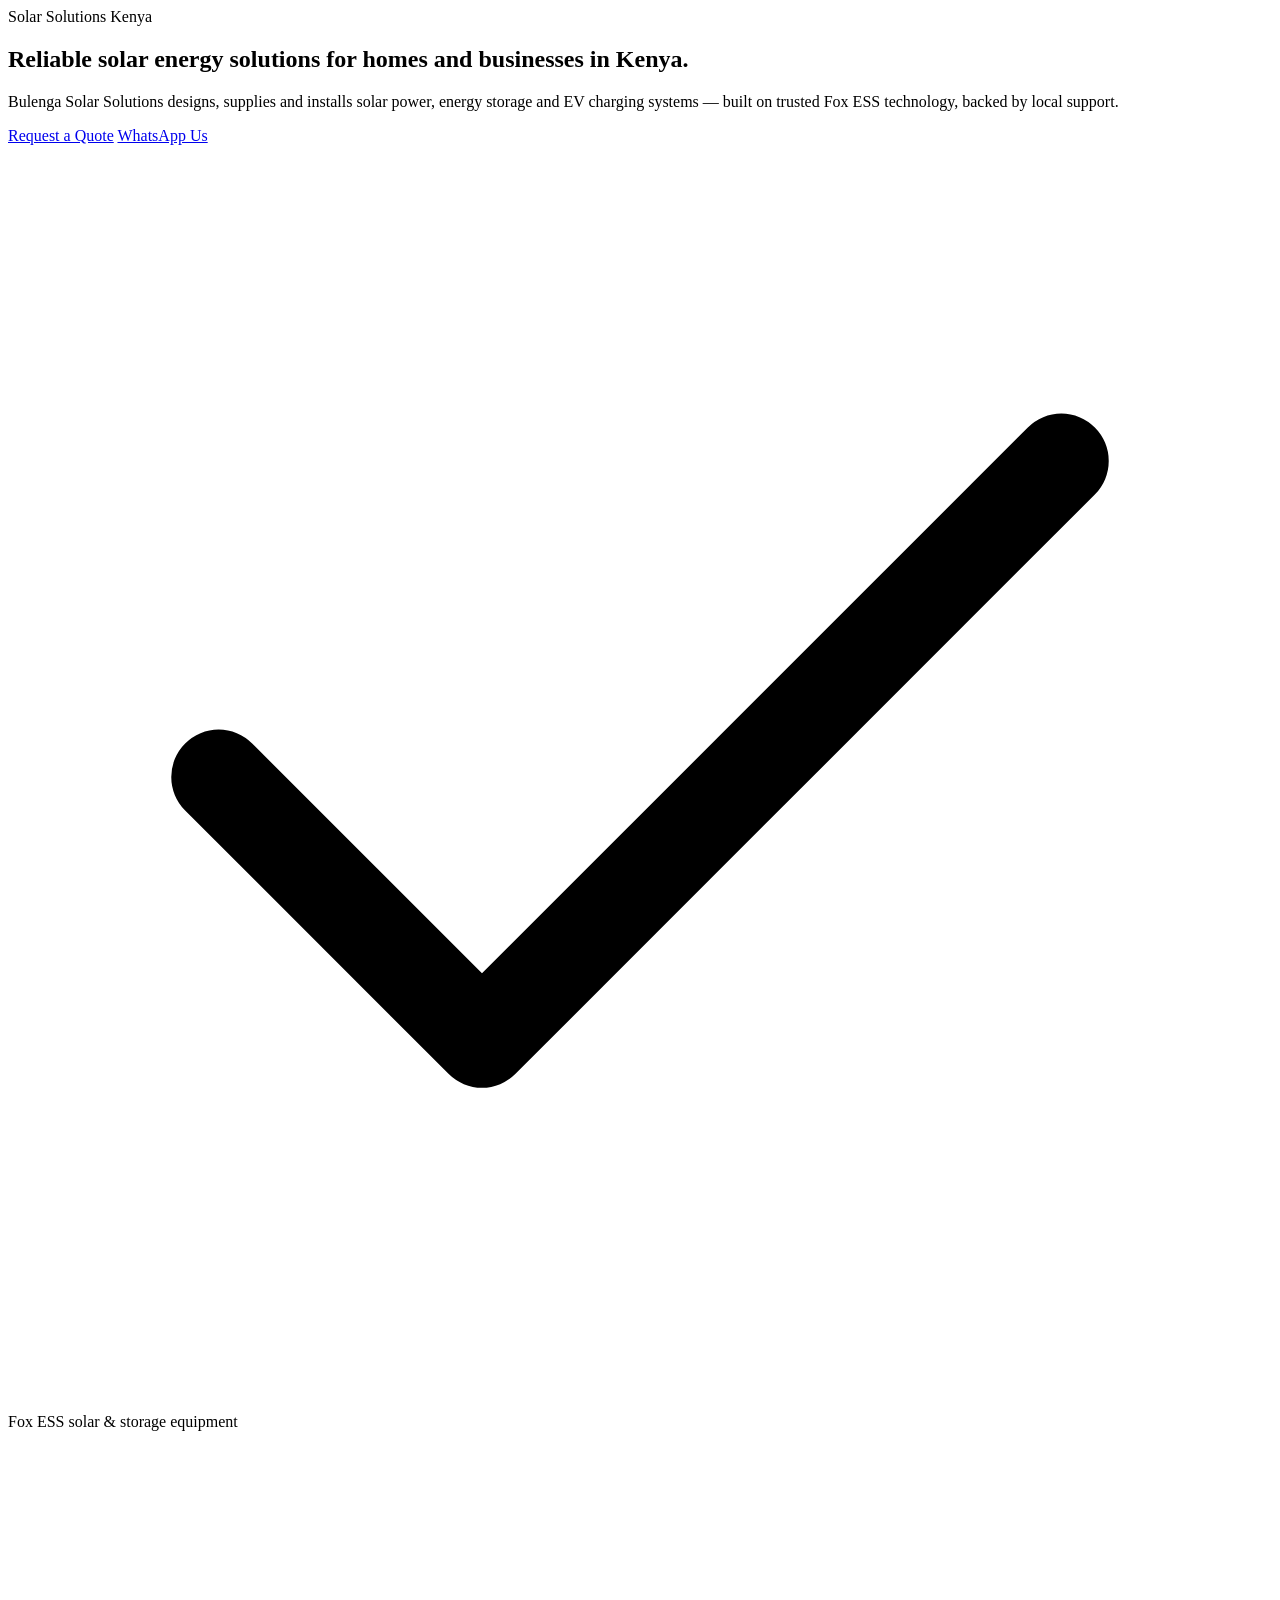
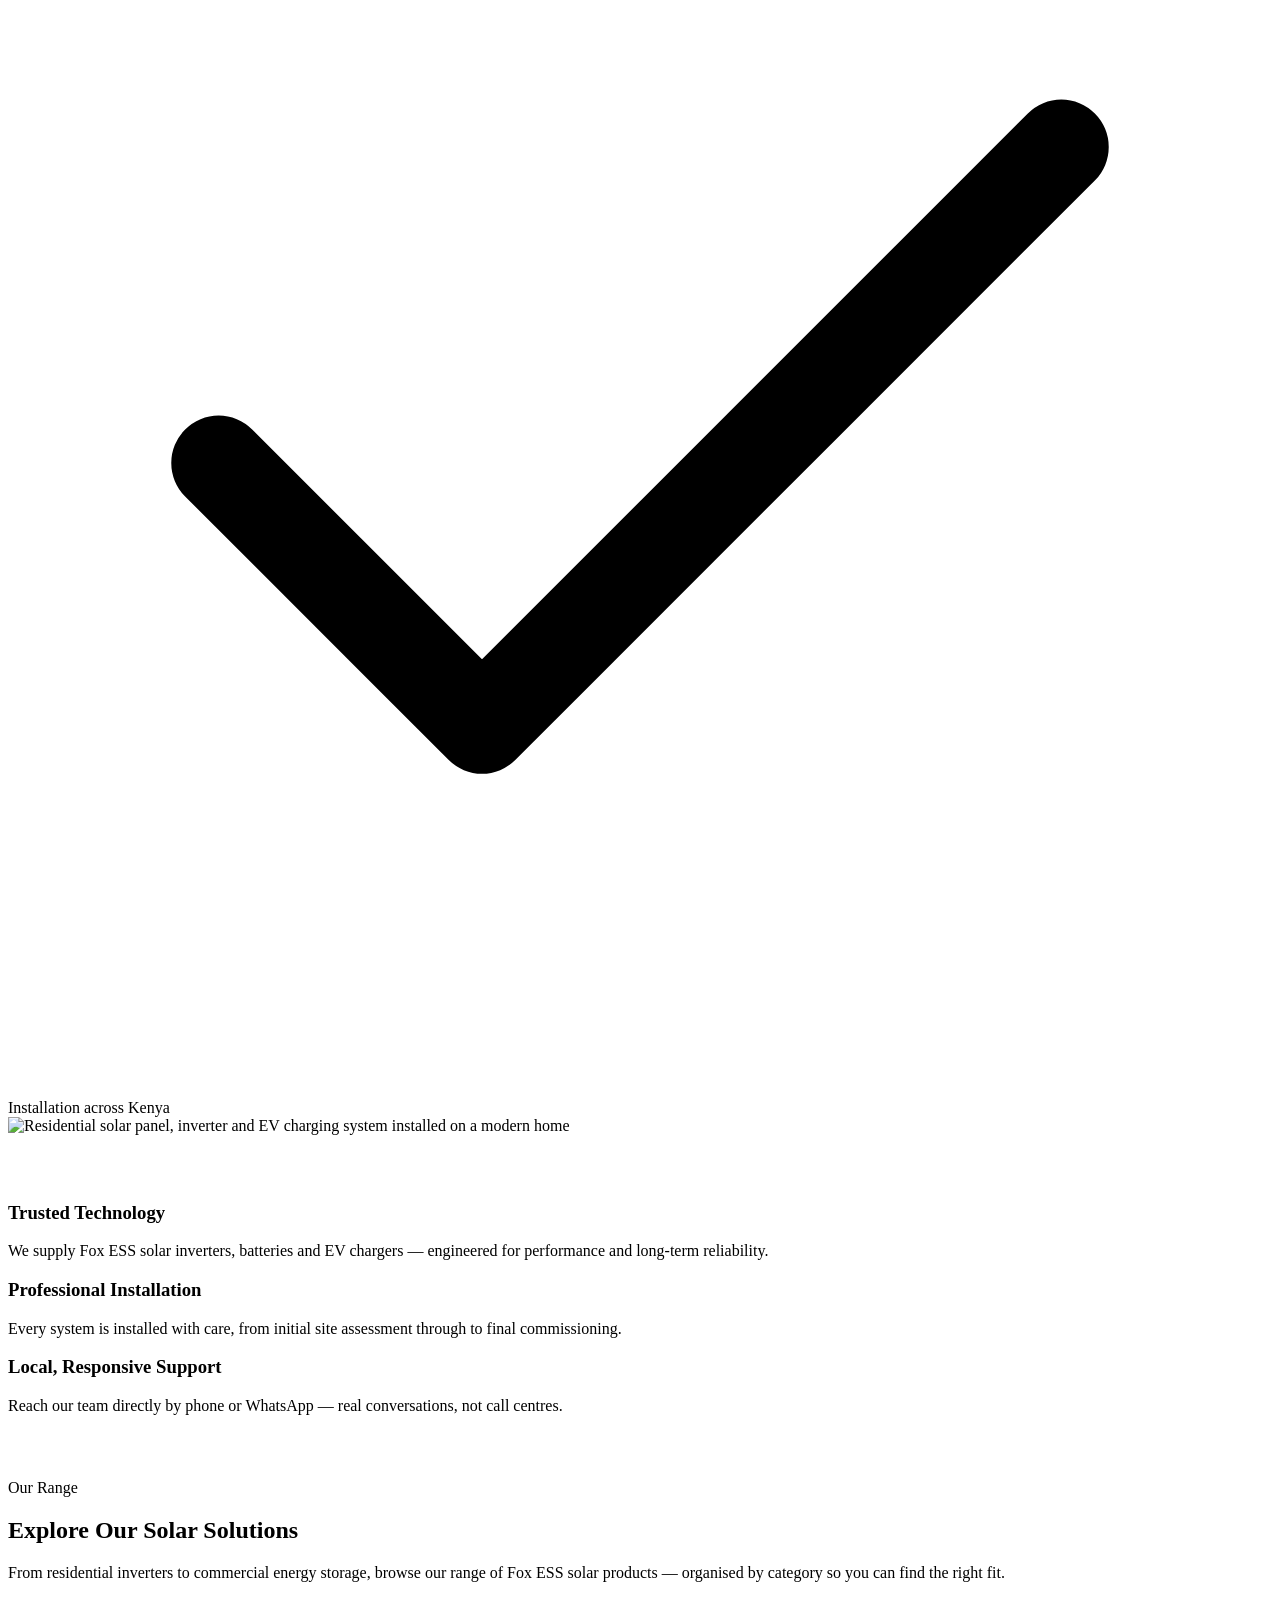
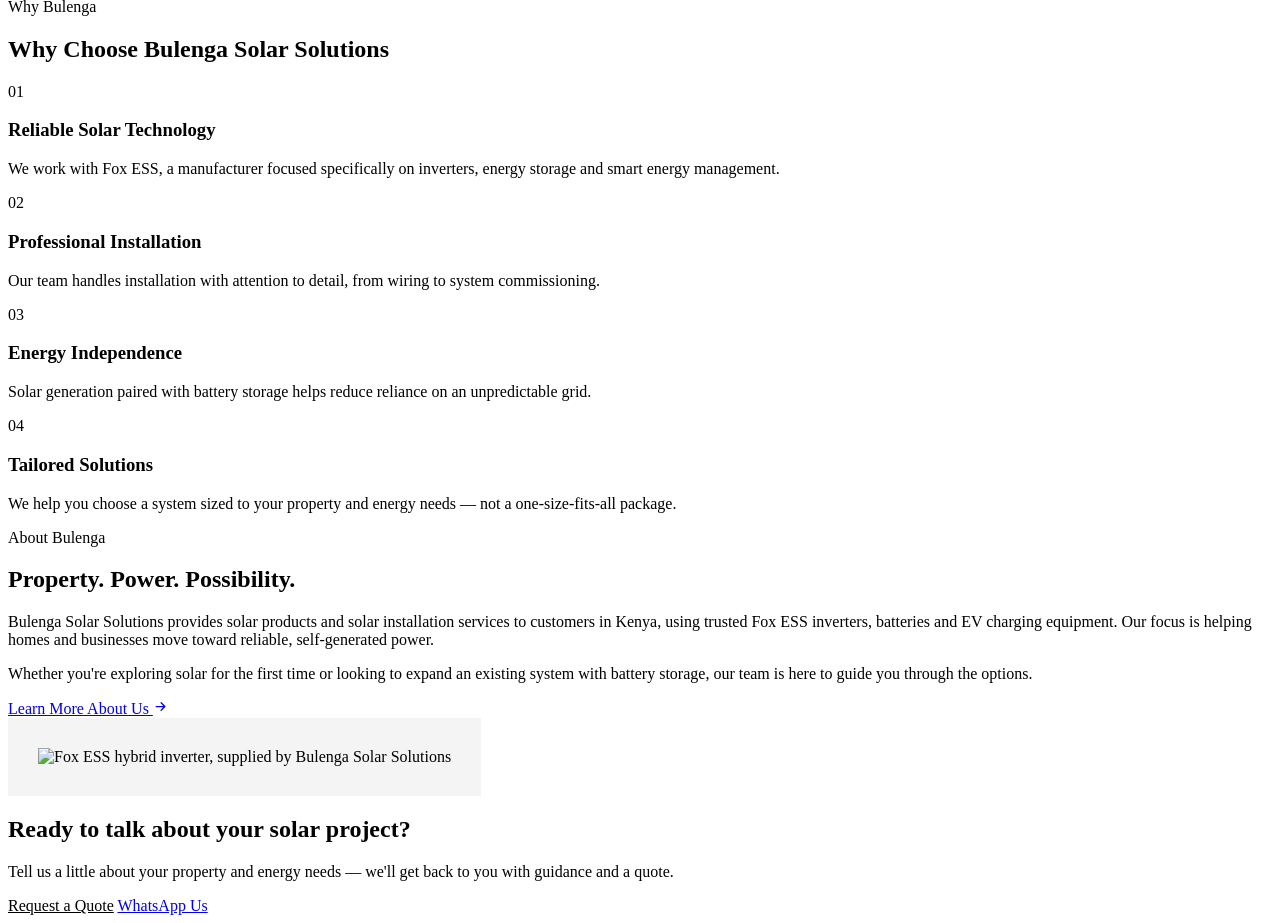
==== index.html @ de05fb8f "feat: main html page" ====
<!DOCTYPE html>
<html lang="en">
<head>
<meta charset="UTF-8">
<meta name="viewport" content="width=device-width, initial-scale=1.0">
<title>Bulenga Solar Solutions | Solar Energy Solutions in Kenya</title>
<meta name="description" content="Bulenga Solar Solutions provides solar products and installation services in Kenya, offering Fox ESS solar inverters, batteries and EV chargers for homes and businesses. Request a free quote today.">
<meta property="og:title" content="Bulenga Solar Solutions | Solar Energy Solutions in Kenya">
<meta property="og:description" content="Solar installation, inverters, batteries and EV charging solutions for homes and businesses across Kenya.">
<meta property="og:type" content="website">
<link rel="preconnect" href="https://fonts.googleapis.com">
<link rel="preconnect" href="https://fonts.gstatic.com" crossorigin>
<link href="https://fonts.googleapis.com/css2?family=Plus+Jakarta+Sans:wght@600;700;800&family=Inter:wght@400;500;600&display=swap" rel="stylesheet">
<link rel="stylesheet" href="style.css">
<script type="application/ld+json">
{
  "@context": "https://schema.org",
  "@type": "HomeAndConstructionBusiness",
  "name": "Bulenga Solar Solutions",
  "description": "Solar product and installation company serving Kenya, offering Fox ESS solar inverters, batteries and EV chargers.",
  "telephone": "+254717202777",
  "email": "adminteam@bulengaenergysolutions.co.ke",
  "areaServed": "Kenya"
}
</script>
</head>
<body data-page="home">

<div id="site-header"></div>

<main id="top">

  <!-- ============ HERO ============ -->
  <section class="hero">
    <div class="container hero__grid">
      <div>
        <span class="hero__eyebrow">Solar Solutions Kenya</span>
        <h1>Reliable solar energy solutions for homes and businesses in Kenya.</h1>
        <p class="hero__sub">Bulenga Solar Solutions designs, supplies and installs solar power, energy storage and EV charging systems — built on trusted Fox ESS technology, backed by local support.</p>
        <div class="hero__ctas">
          <a href="contact.html#quote" class="btn btn--cyan">Request a Quote</a>
          <a href="https://wa.me/256771032301?text=Hello%20Bulenga%20Solar%20Solutions%2C%20I%20would%20like%20to%20enquire%20about%20your%20solar%20solutions." target="_blank" rel="noopener" class="btn btn--ghost-light">WhatsApp Us</a>
        </div>
        <div class="hero__stats">
          <span class="hero__stat"><svg viewBox="0 0 24 24" fill="none" stroke="currentColor" stroke-width="1.8" stroke-linecap="round" stroke-linejoin="round"><path d="M20 6L9 17l-5-5"/></svg> Fox ESS solar &amp; storage equipment</span>
          <span class="hero__stat"><svg viewBox="0 0 24 24" fill="none" stroke="currentColor" stroke-width="1.8" stroke-linecap="round" stroke-linejoin="round"><path d="M20 6L9 17l-5-5"/></svg> Installation across Kenya</span>
        </div>
      </div>
      <div class="hero__media">
        <img src="assets/images/hero-house-system.jpg" alt="Residential solar panel, inverter and EV charging system installed on a modern home">
      </div>
    </div>
  </section>

  <!-- ============ TRUST STRIP ============ -->
  <section class="section" style="padding:48px 0;">
    <div class="container grid-3" id="trustStrip">
      <div class="feature-card">
        <div class="feature-card__icon" id="ic-shield"></div>
        <h3>Trusted Technology</h3>
        <p>We supply Fox ESS solar inverters, batteries and EV chargers — engineered for performance and long-term reliability.</p>
      </div>
      <div class="feature-card">
        <div class="feature-card__icon" id="ic-tools"></div>
        <h3>Professional Installation</h3>
        <p>Every system is installed with care, from initial site assessment through to final commissioning.</p>
      </div>
      <div class="feature-card">
        <div class="feature-card__icon" id="ic-headset"></div>
        <h3>Local, Responsive Support</h3>
        <p>Reach our team directly by phone or WhatsApp — real conversations, not call centres.</p>
      </div>
    </div>
  </section>

  <!-- ============ PRODUCT CATEGORIES ============ -->
  <section class="section section--tint">
    <div class="container">
      <div class="section-head">
        <span class="eyebrow">Our Range</span>
        <h2>Explore Our Solar Solutions</h2>
        <p>From residential inverters to commercial energy storage, browse our range of Fox ESS solar products — organised by category so you can find the right fit.</p>
      </div>
      <div class="grid-3" id="categoryGrid"></div>
    </div>
  </section>

  <!-- ============ WHY CHOOSE BULENGA ============ -->
  <section class="section">
    <div class="container">
      <div class="section-head">
        <span class="eyebrow">Why Bulenga</span>
        <h2>Why Choose Bulenga Solar Solutions</h2>
      </div>
      <div class="grid-4">
        <div class="feature-card value-card">
          <div class="value-card__num">01</div>
          <h3>Reliable Solar Technology</h3>
          <p>We work with Fox ESS, a manufacturer focused specifically on inverters, energy storage and smart energy management.</p>
        </div>
        <div class="feature-card value-card">
          <div class="value-card__num">02</div>
          <h3>Professional Installation</h3>
          <p>Our team handles installation with attention to detail, from wiring to system commissioning.</p>
        </div>
        <div class="feature-card value-card">
          <div class="value-card__num">03</div>
          <h3>Energy Independence</h3>
          <p>Solar generation paired with battery storage helps reduce reliance on an unpredictable grid.</p>
        </div>
        <div class="feature-card value-card">
          <div class="value-card__num">04</div>
          <h3>Tailored Solutions</h3>
          <p>We help you choose a system sized to your property and energy needs — not a one-size-fits-all package.</p>
        </div>
      </div>
    </div>
  </section>

  <!-- ============ ABOUT TEASER ============ -->
  <section class="section section--tint">
    <div class="container about-grid">
      <div>
        <span class="eyebrow">About Bulenga</span>
        <h2>Property. Power. Possibility.</h2>
        <div class="about-copy">
          <p>Bulenga Solar Solutions provides solar products and solar installation services to customers in Kenya, using trusted Fox ESS inverters, batteries and EV charging equipment. Our focus is helping homes and businesses move toward reliable, self-generated power.</p>
          <p>Whether you're exploring solar for the first time or looking to expand an existing system with battery storage, our team is here to guide you through the options.</p>
        </div>
        <a href="about.html" class="btn btn--outline">Learn More About Us <svg viewBox="0 0 24 24" fill="none" stroke="currentColor" stroke-width="2" stroke-linecap="round" stroke-linejoin="round" style="width:15px;height:15px"><path d="M5 12h14M13 6l6 6-6 6"/></svg></a>
      </div>
      <img src="assets/images/products/h1-ac1-series.jpg" alt="Fox ESS hybrid inverter, supplied by Bulenga Solar Solutions" style="background:#f4f4f4; padding:30px; object-fit:contain;">
    </div>
  </section>

  <!-- ============ CTA BAND ============ -->
  <section class="section">
    <div class="container">
      <div class="cta-band">
        <div>
          <h2>Ready to talk about your solar project?</h2>
          <p>Tell us a little about your property and energy needs — we'll get back to you with guidance and a quote.</p>
        </div>
        <div class="cta-band__actions">
          <a href="contact.html#quote" class="btn" style="background:#fff;color:var(--blue-700);">Request a Quote</a>
          <a href="https://wa.me/256771032301?text=Hello%20Bulenga%20Solar%20Solutions%2C%20I%20would%20like%20to%20enquire%20about%20your%20solar%20solutions." target="_blank" rel="noopener" class="btn btn--ghost-light">WhatsApp Us</a>
        </div>
      </div>
    </div>
  </section>

</main>

<div id="site-footer"></div>
<div id="whatsapp-float"></div>

<script src="assets/products-data.js"></script>
<script src="script.js"></script>
<script>
  document.addEventListener("DOMContentLoaded", () => {
    renderCategoryGrid("categoryGrid");
    document.getElementById("ic-shield").innerHTML = icon("shield");
    document.getElementById("ic-tools").innerHTML = icon("tools");
    document.getElementById("ic-headset").innerHTML = icon("headset");
  });
</script>
</body>
</html>
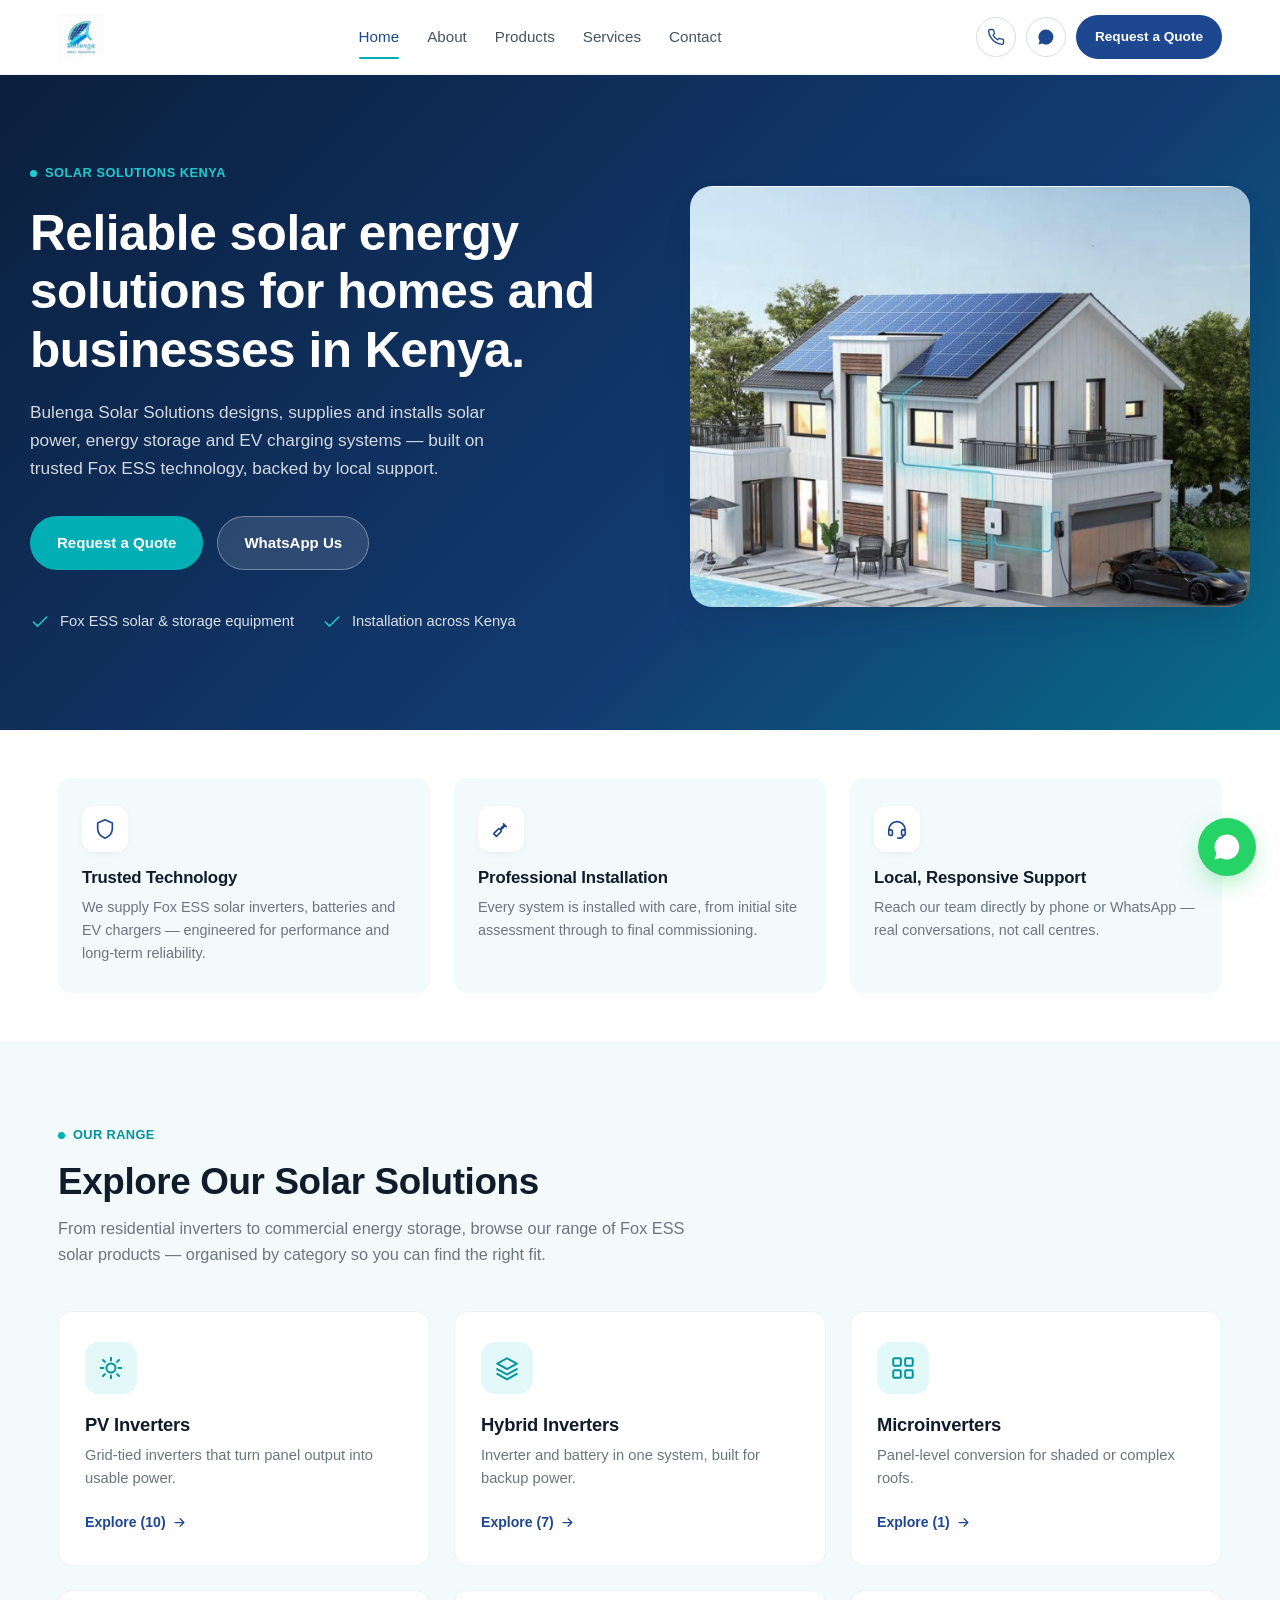
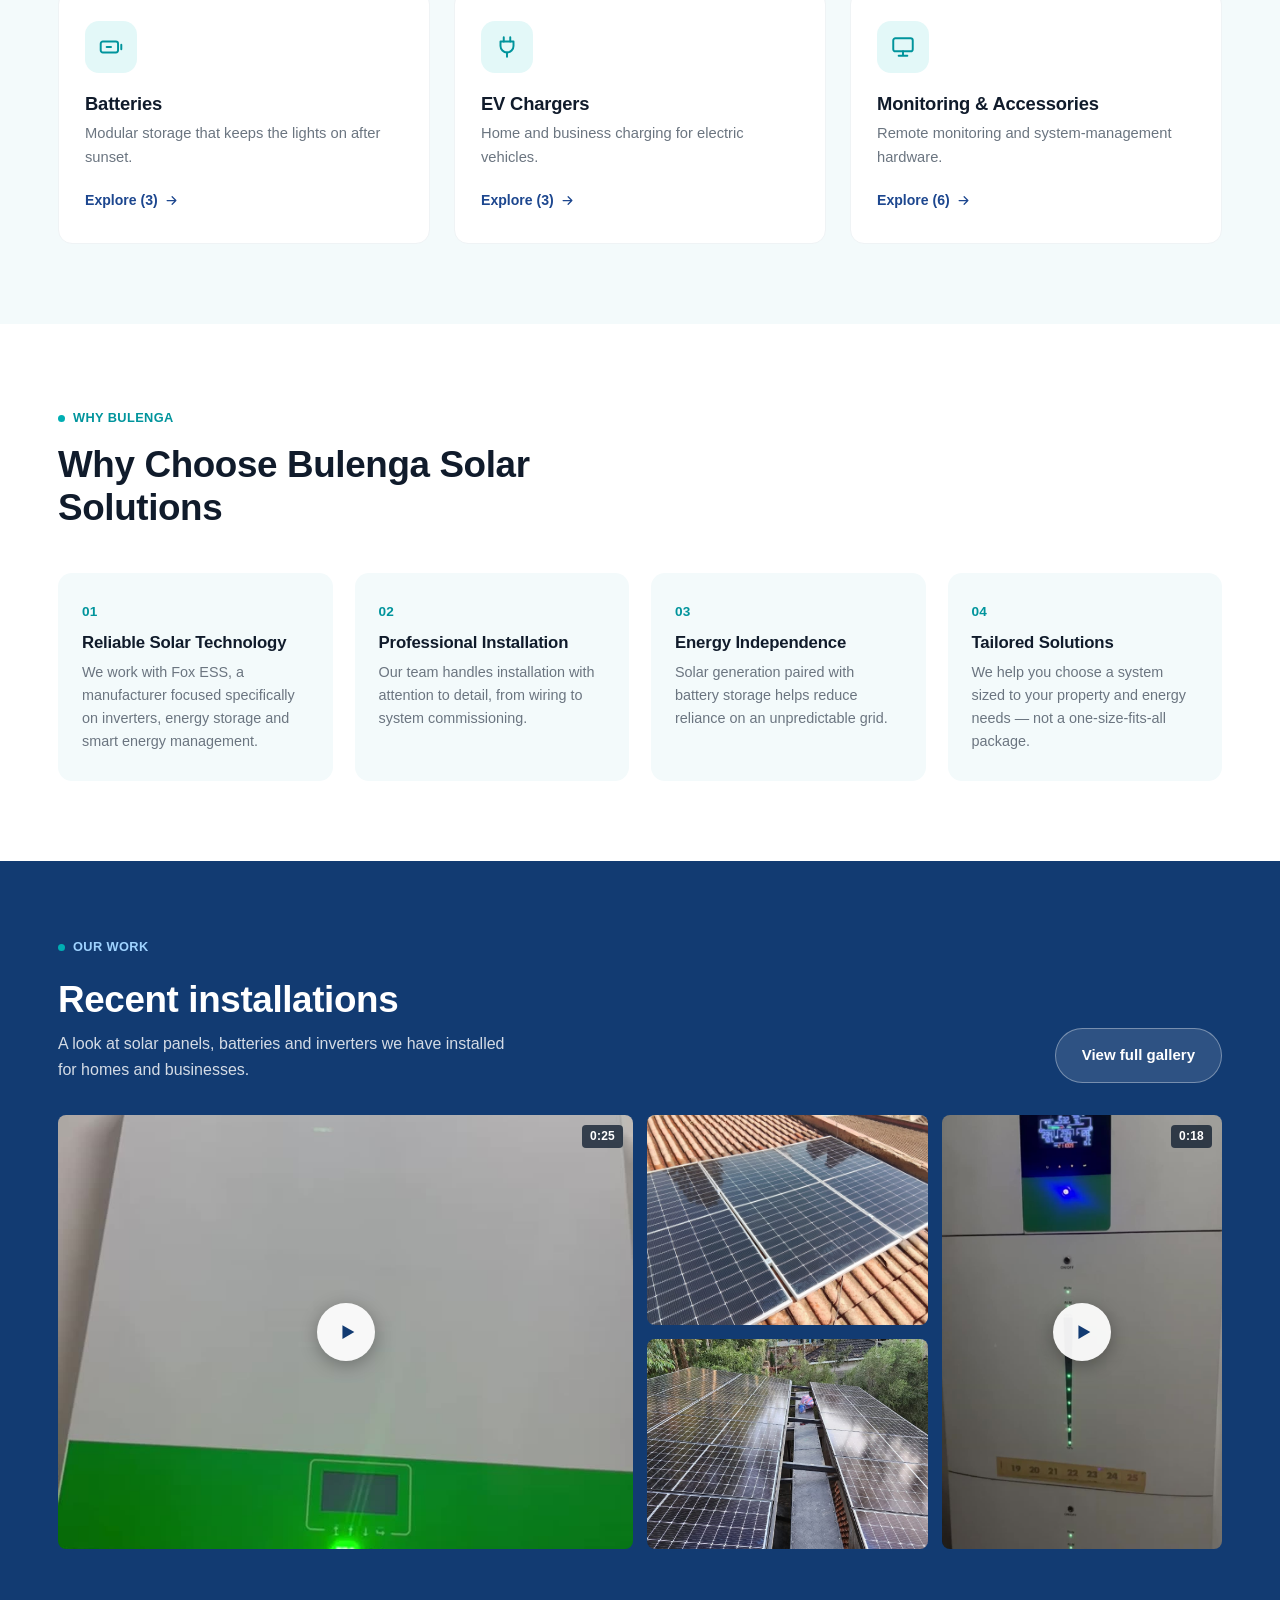
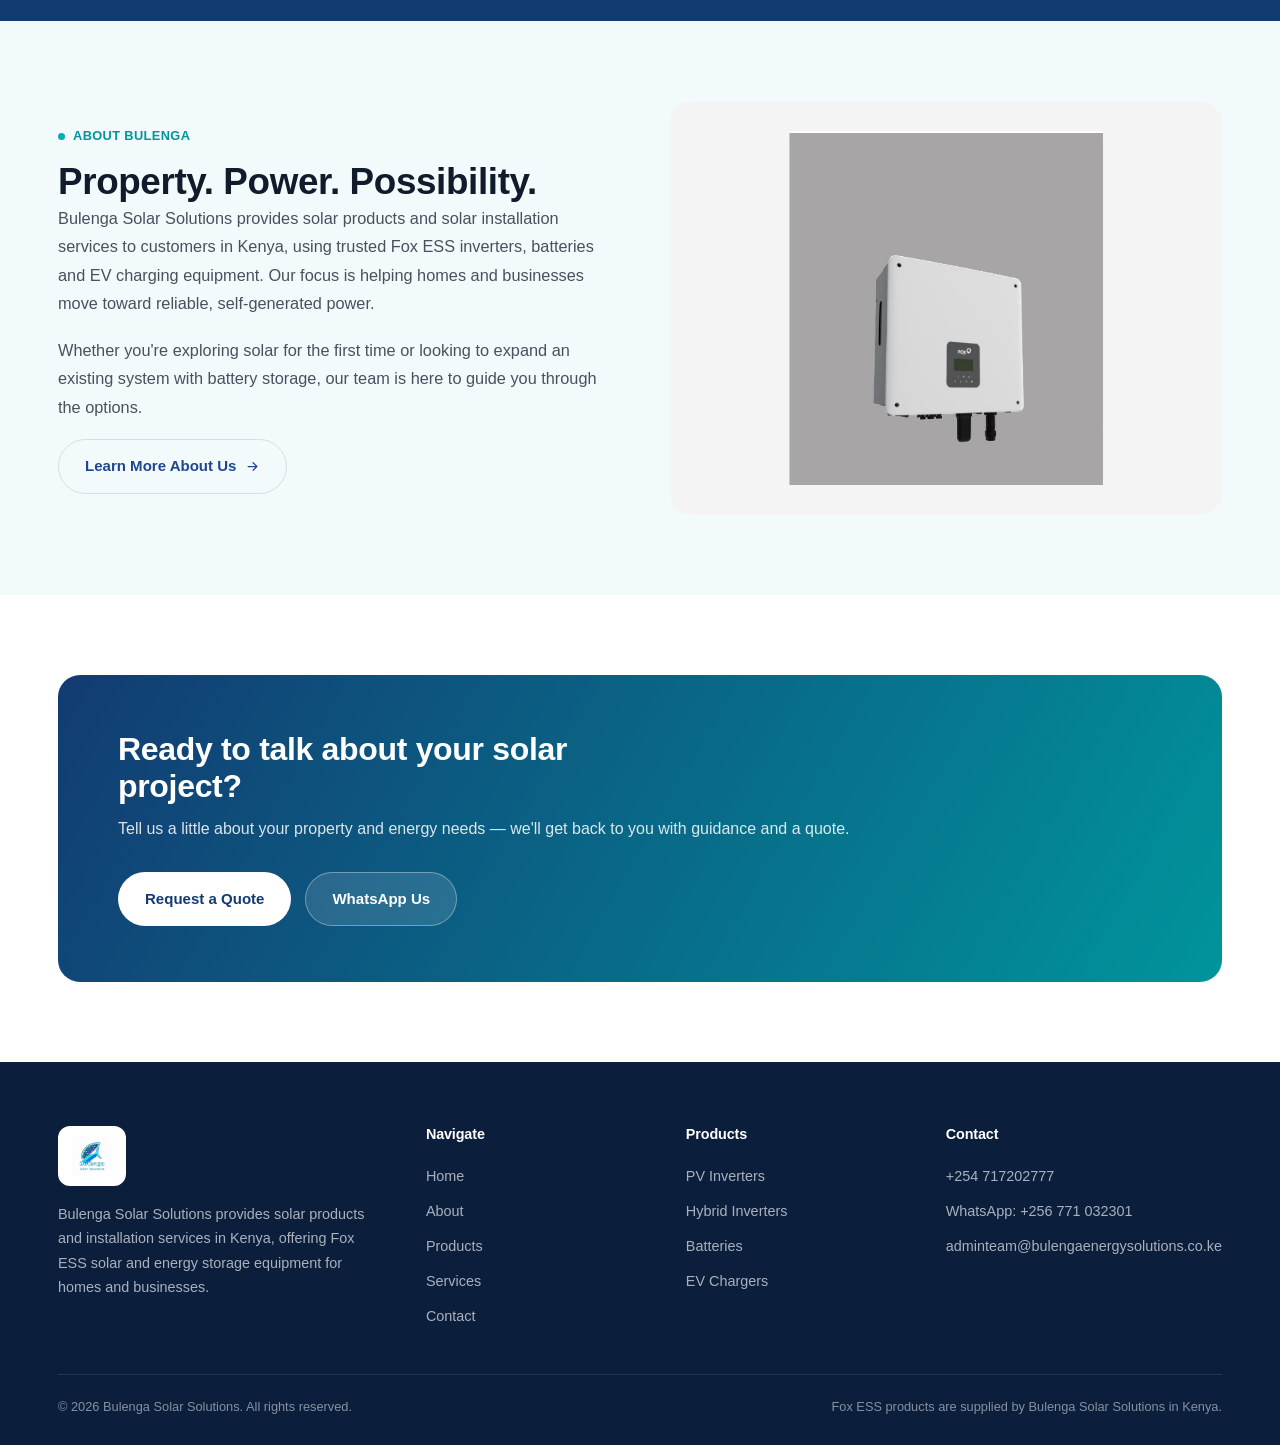
==== commit 18795e6f: "Add files via upload" ====
--- a/index.html
+++ b/index.html
@@ -12,157 +12,175 @@
 <link rel="preconnect" href="https://fonts.gstatic.com" crossorigin>
 <link href="https://fonts.googleapis.com/css2?family=Plus+Jakarta+Sans:wght@600;700;800&family=Inter:wght@400;500;600&display=swap" rel="stylesheet">
 <link rel="stylesheet" href="style.css">
+<link rel="stylesheet" href="gallery.css">
 <script type="application/ld+json">
 {
-  "@context": "https://schema.org",
-  "@type": "HomeAndConstructionBusiness",
-  "name": "Bulenga Solar Solutions",
-  "description": "Solar product and installation company serving Kenya, offering Fox ESS solar inverters, batteries and EV chargers.",
-  "telephone": "+254717202777",
-  "email": "adminteam@bulengaenergysolutions.co.ke",
-  "areaServed": "Kenya"
+"@context": "https://schema.org",
+"@type": "HomeAndConstructionBusiness",
+"name": "Bulenga Solar Solutions",
+"description": "Solar product and installation company serving Kenya, offering Fox ESS solar inverters, batteries and EV chargers.",
+"telephone": "+254717202777",
+"email": "adminteam@bulengaenergysolutions.co.ke",
+"areaServed": "Kenya"
 }
 </script>
 </head>
 <body data-page="home">
-
 <div id="site-header"></div>
-
 <main id="top">
 
-  <!-- ============ HERO ============ -->
-  <section class="hero">
-    <div class="container hero__grid">
-      <div>
-        <span class="hero__eyebrow">Solar Solutions Kenya</span>
-        <h1>Reliable solar energy solutions for homes and businesses in Kenya.</h1>
-        <p class="hero__sub">Bulenga Solar Solutions designs, supplies and installs solar power, energy storage and EV charging systems — built on trusted Fox ESS technology, backed by local support.</p>
-        <div class="hero__ctas">
-          <a href="contact.html#quote" class="btn btn--cyan">Request a Quote</a>
-          <a href="https://wa.me/256771032301?text=Hello%20Bulenga%20Solar%20Solutions%2C%20I%20would%20like%20to%20enquire%20about%20your%20solar%20solutions." target="_blank" rel="noopener" class="btn btn--ghost-light">WhatsApp Us</a>
-        </div>
-        <div class="hero__stats">
-          <span class="hero__stat"><svg viewBox="0 0 24 24" fill="none" stroke="currentColor" stroke-width="1.8" stroke-linecap="round" stroke-linejoin="round"><path d="M20 6L9 17l-5-5"/></svg> Fox ESS solar &amp; storage equipment</span>
-          <span class="hero__stat"><svg viewBox="0 0 24 24" fill="none" stroke="currentColor" stroke-width="1.8" stroke-linecap="round" stroke-linejoin="round"><path d="M20 6L9 17l-5-5"/></svg> Installation across Kenya</span>
-        </div>
-      </div>
-      <div class="hero__media">
-        <img src="assets/images/hero-house-system.jpg" alt="Residential solar panel, inverter and EV charging system installed on a modern home">
-      </div>
-    </div>
-  </section>
+<!-- ============ HERO ============ -->
+<section class="hero">
+<div class="container hero__grid">
+<div>
+<span class="hero__eyebrow">Solar Solutions Kenya</span>
+<h1>Reliable solar energy solutions for homes and businesses in Kenya.</h1>
+<p class="hero__sub">Bulenga Solar Solutions designs, supplies and installs solar power, energy storage and EV charging systems — built on trusted Fox ESS technology, backed by local support.</p>
+<div class="hero__ctas">
+<a href="contact.html#quote" class="btn btn--cyan">Request a Quote</a>
+<a href="https://wa.me/256771032301?text=Hello%20Bulenga%20Solar%20Solutions%2C%20I%20would%20like%20to%20enquire%20about%20your%20solar%20solutions." target="_blank" rel="noopener" class="btn btn--ghost-light">WhatsApp Us</a>
+</div>
+<div class="hero__stats">
+<span class="hero__stat"><svg viewBox="0 0 24 24" fill="none" stroke="currentColor" stroke-width="1.8" stroke-linecap="round" stroke-linejoin="round"><path d="M20 6L9 17l-5-5"/></svg> Fox ESS solar &amp; storage equipment</span>
+<span class="hero__stat"><svg viewBox="0 0 24 24" fill="none" stroke="currentColor" stroke-width="1.8" stroke-linecap="round" stroke-linejoin="round"><path d="M20 6L9 17l-5-5"/></svg> Installation across Kenya</span>
+</div>
+</div>
+<div class="hero__media">
+<img src="assets/images/hero-house-system.jpg" alt="Residential solar panel, inverter and EV charging system installed on a modern home">
+</div>
+</div>
+</section>
 
-  <!-- ============ TRUST STRIP ============ -->
-  <section class="section" style="padding:48px 0;">
-    <div class="container grid-3" id="trustStrip">
-      <div class="feature-card">
-        <div class="feature-card__icon" id="ic-shield"></div>
-        <h3>Trusted Technology</h3>
-        <p>We supply Fox ESS solar inverters, batteries and EV chargers — engineered for performance and long-term reliability.</p>
-      </div>
-      <div class="feature-card">
-        <div class="feature-card__icon" id="ic-tools"></div>
-        <h3>Professional Installation</h3>
-        <p>Every system is installed with care, from initial site assessment through to final commissioning.</p>
-      </div>
-      <div class="feature-card">
-        <div class="feature-card__icon" id="ic-headset"></div>
-        <h3>Local, Responsive Support</h3>
-        <p>Reach our team directly by phone or WhatsApp — real conversations, not call centres.</p>
-      </div>
-    </div>
-  </section>
+<!-- ============ TRUST STRIP ============ -->
+<section class="section" style="padding:48px 0;">
+<div class="container grid-3" id="trustStrip">
+<div class="feature-card">
+<div class="feature-card__icon" id="ic-shield"></div>
+<h3>Trusted Technology</h3>
+<p>We supply Fox ESS solar inverters, batteries and EV chargers — engineered for performance and long-term reliability.</p>
+</div>
+<div class="feature-card">
+<div class="feature-card__icon" id="ic-tools"></div>
+<h3>Professional Installation</h3>
+<p>Every system is installed with care, from initial site assessment through to final commissioning.</p>
+</div>
+<div class="feature-card">
+<div class="feature-card__icon" id="ic-headset"></div>
+<h3>Local, Responsive Support</h3>
+<p>Reach our team directly by phone or WhatsApp — real conversations, not call centres.</p>
+</div>
+</div>
+</section>
 
-  <!-- ============ PRODUCT CATEGORIES ============ -->
-  <section class="section section--tint">
-    <div class="container">
-      <div class="section-head">
-        <span class="eyebrow">Our Range</span>
-        <h2>Explore Our Solar Solutions</h2>
-        <p>From residential inverters to commercial energy storage, browse our range of Fox ESS solar products — organised by category so you can find the right fit.</p>
-      </div>
-      <div class="grid-3" id="categoryGrid"></div>
-    </div>
-  </section>
+<!-- ============ PRODUCT CATEGORIES ============ -->
+<section class="section section--tint">
+<div class="container">
+<div class="section-head">
+<span class="eyebrow">Our Range</span>
+<h2>Explore Our Solar Solutions</h2>
+<p>From residential inverters to commercial energy storage, browse our range of Fox ESS solar products — organised by category so you can find the right fit.</p>
+</div>
+<div class="grid-3" id="categoryGrid"></div>
+</div>
+</section>
 
-  <!-- ============ WHY CHOOSE BULENGA ============ -->
-  <section class="section">
-    <div class="container">
-      <div class="section-head">
-        <span class="eyebrow">Why Bulenga</span>
-        <h2>Why Choose Bulenga Solar Solutions</h2>
-      </div>
-      <div class="grid-4">
-        <div class="feature-card value-card">
-          <div class="value-card__num">01</div>
-          <h3>Reliable Solar Technology</h3>
-          <p>We work with Fox ESS, a manufacturer focused specifically on inverters, energy storage and smart energy management.</p>
-        </div>
-        <div class="feature-card value-card">
-          <div class="value-card__num">02</div>
-          <h3>Professional Installation</h3>
-          <p>Our team handles installation with attention to detail, from wiring to system commissioning.</p>
-        </div>
-        <div class="feature-card value-card">
-          <div class="value-card__num">03</div>
-          <h3>Energy Independence</h3>
-          <p>Solar generation paired with battery storage helps reduce reliance on an unpredictable grid.</p>
-        </div>
-        <div class="feature-card value-card">
-          <div class="value-card__num">04</div>
-          <h3>Tailored Solutions</h3>
-          <p>We help you choose a system sized to your property and energy needs — not a one-size-fits-all package.</p>
-        </div>
-      </div>
-    </div>
-  </section>
+<!-- ============ WHY CHOOSE BULENGA ============ -->
+<section class="section">
+<div class="container">
+<div class="section-head">
+<span class="eyebrow">Why Bulenga</span>
+<h2>Why Choose Bulenga Solar Solutions</h2>
+</div>
+<div class="grid-4">
+<div class="feature-card value-card">
+<div class="value-card__num">01</div>
+<h3>Reliable Solar Technology</h3>
+<p>We work with Fox ESS, a manufacturer focused specifically on inverters, energy storage and smart energy management.</p>
+</div>
+<div class="feature-card value-card">
+<div class="value-card__num">02</div>
+<h3>Professional Installation</h3>
+<p>Our team handles installation with attention to detail, from wiring to system commissioning.</p>
+</div>
+<div class="feature-card value-card">
+<div class="value-card__num">03</div>
+<h3>Energy Independence</h3>
+<p>Solar generation paired with battery storage helps reduce reliance on an unpredictable grid.</p>
+</div>
+<div class="feature-card value-card">
+<div class="value-card__num">04</div>
+<h3>Tailored Solutions</h3>
+<p>We help you choose a system sized to your property and energy needs — not a one-size-fits-all package.</p>
+</div>
+</div>
+</div>
+</section>
 
-  <!-- ============ ABOUT TEASER ============ -->
-  <section class="section section--tint">
-    <div class="container about-grid">
-      <div>
-        <span class="eyebrow">About Bulenga</span>
-        <h2>Property. Power. Possibility.</h2>
-        <div class="about-copy">
-          <p>Bulenga Solar Solutions provides solar products and solar installation services to customers in Kenya, using trusted Fox ESS inverters, batteries and EV charging equipment. Our focus is helping homes and businesses move toward reliable, self-generated power.</p>
-          <p>Whether you're exploring solar for the first time or looking to expand an existing system with battery storage, our team is here to guide you through the options.</p>
-        </div>
-        <a href="about.html" class="btn btn--outline">Learn More About Us <svg viewBox="0 0 24 24" fill="none" stroke="currentColor" stroke-width="2" stroke-linecap="round" stroke-linejoin="round" style="width:15px;height:15px"><path d="M5 12h14M13 6l6 6-6 6"/></svg></a>
-      </div>
-      <img src="assets/images/products/h1-ac1-series.jpg" alt="Fox ESS hybrid inverter, supplied by Bulenga Solar Solutions" style="background:#f4f4f4; padding:30px; object-fit:contain;">
-    </div>
-  </section>
+<!-- ============ FEATURED WORK ============ -->
+<section class="gal-feature" id="our-work">
+<div class="container">
+<div class="gal-feature__head">
+<div>
+<span class="eyebrow">Our Work</span>
+<h2>Recent installations</h2>
+<p>A look at solar panels, batteries and inverters we have installed for homes and businesses.</p>
+</div>
+<a href="gallery.html" class="btn btn--ghost-light">View full gallery</a>
+</div>
+<div class="gal-feature__grid" data-lightbox-group>
+      <button type="button" class="gal-tile gal-a" data-lightbox data-cat="video" data-type="video" data-src="assets/gallery/install-walkthrough-2.mp4" data-poster="assets/gallery/install-walkthrough-2.jpg" data-caption="Installation walkthrough" aria-label="Play video: Installation walkthrough"><img src="assets/gallery/install-walkthrough-2.jpg" alt="Installation walkthrough" width="900" height="1600" loading="lazy"><span class="gal-play"><svg viewBox="0 0 24 24"><path d="M7 4.5v15l13-7.5z"/></svg></span><span class="gal-dur">0:25</span></button>
+      <button type="button" class="gal-tile" data-lightbox data-cat="panels" data-type="image" data-src="assets/gallery/panels-tile-roof.jpg" data-caption="Solar panels fitted on a tiled roof" aria-label="View larger: Solar panels fitted on a tiled roof"><img src="assets/gallery/panels-tile-roof.jpg" alt="Solar panels fitted on a tiled roof" width="1280" height="960" loading="lazy"><span class="gal-tile__cap">Solar panels fitted on a tiled roof</span></button>
+      <button type="button" class="gal-tile gal-c" data-lightbox data-cat="video" data-type="video" data-src="assets/gallery/install-walkthrough-1.mp4" data-poster="assets/gallery/install-walkthrough-1.jpg" data-caption="Installation walkthrough" aria-label="Play video: Installation walkthrough"><img src="assets/gallery/install-walkthrough-1.jpg" alt="Installation walkthrough" width="900" height="1614" loading="lazy"><span class="gal-play"><svg viewBox="0 0 24 24"><path d="M7 4.5v15l13-7.5z"/></svg></span><span class="gal-dur">0:18</span></button>
+      <button type="button" class="gal-tile" data-lightbox data-cat="panels" data-type="image" data-src="assets/gallery/panels-rooftop-array.jpg" data-caption="Large rooftop solar array" aria-label="View larger: Large rooftop solar array"><img src="assets/gallery/panels-rooftop-array.jpg" alt="Large rooftop solar array" width="1280" height="720" loading="lazy"><span class="gal-tile__cap">Large rooftop solar array</span></button>
+</div>
+</div>
+</section>
 
-  <!-- ============ CTA BAND ============ -->
-  <section class="section">
-    <div class="container">
-      <div class="cta-band">
-        <div>
-          <h2>Ready to talk about your solar project?</h2>
-          <p>Tell us a little about your property and energy needs — we'll get back to you with guidance and a quote.</p>
-        </div>
-        <div class="cta-band__actions">
-          <a href="contact.html#quote" class="btn" style="background:#fff;color:var(--blue-700);">Request a Quote</a>
-          <a href="https://wa.me/256771032301?text=Hello%20Bulenga%20Solar%20Solutions%2C%20I%20would%20like%20to%20enquire%20about%20your%20solar%20solutions." target="_blank" rel="noopener" class="btn btn--ghost-light">WhatsApp Us</a>
-        </div>
-      </div>
-    </div>
-  </section>
+<!-- ============ ABOUT TEASER ============ -->
+<section class="section section--tint">
+<div class="container about-grid">
+<div>
+<span class="eyebrow">About Bulenga</span>
+<h2>Property. Power. Possibility.</h2>
+<div class="about-copy">
+<p>Bulenga Solar Solutions provides solar products and solar installation services to customers in Kenya, using trusted Fox ESS inverters, batteries and EV charging equipment. Our focus is helping homes and businesses move toward reliable, self-generated power.</p>
+<p>Whether you're exploring solar for the first time or looking to expand an existing system with battery storage, our team is here to guide you through the options.</p>
+</div>
+<a href="about.html" class="btn btn--outline">Learn More About Us <svg viewBox="0 0 24 24" fill="none" stroke="currentColor" stroke-width="2" stroke-linecap="round" stroke-linejoin="round" style="width:15px;height:15px"><path d="M5 12h14M13 6l6 6-6 6"/></svg></a>
+</div>
+<img src="assets/images/products/h1-ac1-series.jpg" alt="Fox ESS hybrid inverter, supplied by Bulenga Solar Solutions" style="background:#f4f4f4; padding:30px; object-fit:contain;">
+</div>
+</section>
+
+<!-- ============ CTA BAND ============ -->
+<section class="section">
+<div class="container">
+<div class="cta-band">
+<div>
+<h2>Ready to talk about your solar project?</h2>
+<p>Tell us a little about your property and energy needs — we'll get back to you with guidance and a quote.</p>
+</div>
+<div class="cta-band__actions">
+<a href="contact.html#quote" class="btn" style="background:#fff;color:var(--blue-700);">Request a Quote</a>
+<a href="https://wa.me/256771032301?text=Hello%20Bulenga%20Solar%20Solutions%2C%20I%20would%20like%20to%20enquire%20about%20your%20solar%20solutions." target="_blank" rel="noopener" class="btn btn--ghost-light">WhatsApp Us</a>
+</div>
+</div>
+</div>
+</section>
 
 </main>
-
 <div id="site-footer"></div>
 <div id="whatsapp-float"></div>
-
 <script src="assets/products-data.js"></script>
 <script src="script.js"></script>
+<script src="gallery.js"></script>
 <script>
-  document.addEventListener("DOMContentLoaded", () => {
-    renderCategoryGrid("categoryGrid");
-    document.getElementById("ic-shield").innerHTML = icon("shield");
-    document.getElementById("ic-tools").innerHTML = icon("tools");
-    document.getElementById("ic-headset").innerHTML = icon("headset");
-  });
+document.addEventListener("DOMContentLoaded", () => {
+renderCategoryGrid("categoryGrid");
+document.getElementById("ic-shield").innerHTML = icon("shield");
+document.getElementById("ic-tools").innerHTML = icon("tools");
+document.getElementById("ic-headset").innerHTML = icon("headset");
+});
 </script>
 </body>
 </html>
--- a/style.css
+++ b/style.css
@@ -0,0 +1,495 @@
+/* =========================================================
+   Bulenga Solar Solutions — Stylesheet
+   Palette extracted from the supplied Bulenga logo:
+   deep brand blue + turquoise/cyan, on light neutral backgrounds.
+   ========================================================= */
+
+:root {
+  --blue-900: #0B1F3D;
+  --blue-800: #10285099-;
+  --blue-700: #123B72;
+  --blue-600: #1D478F;
+  --blue-500: #2A5FB8;
+  --cyan-600: #00949C;
+  --cyan-500: #00AEB3;
+  --cyan-400: #1FCBCE;
+  --cyan-100: #E3F8F8;
+  --ink: #101B2B;
+  --gray-700: #47525E;
+  --gray-500: #6B7580;
+  --gray-300: #D7DEE4;
+  --gray-100: #EFF3F5;
+  --bg-tint: #F3FAFB;
+  --white: #FFFFFF;
+  --ok-bg: #EAF6EE; --ok-text: #205E32; --ok-border: #BFE3C8;
+  --err-bg: #FCEEEC; --err-text: #8A2A20; --err-border: #F0C6BE;
+
+  --font-head: "Plus Jakarta Sans", -apple-system, "Segoe UI", sans-serif;
+  --font-body: "Inter", -apple-system, "Segoe UI", sans-serif;
+
+  --radius-sm: 8px;
+  --radius-md: 14px;
+  --radius-lg: 22px;
+  --shadow-sm: 0 2px 10px -4px rgba(16,27,43,0.12);
+  --shadow-md: 0 16px 40px -18px rgba(16,27,43,0.28);
+  --ease: cubic-bezier(0.22, 1, 0.36, 1);
+  --content-width: 1220px;
+}
+
+/* fix accidental typo-safe value above */
+:root { --blue-800: #102850; }
+
+* { box-sizing: border-box; }
+
+@media (prefers-reduced-motion: reduce) {
+  *, *::before, *::after {
+    animation-duration: 0.01ms !important;
+    transition-duration: 0.01ms !important;
+    scroll-behavior: auto !important;
+  }
+}
+
+html { scroll-behavior: smooth; }
+
+body {
+  margin: 0;
+  font-family: var(--font-body);
+  color: var(--gray-700);
+  background: var(--white);
+  line-height: 1.6;
+  -webkit-font-smoothing: antialiased;
+}
+
+img { max-width: 100%; display: block; }
+
+h1, h2, h3, h4 {
+  font-family: var(--font-head);
+  color: var(--ink);
+  line-height: 1.18;
+  margin: 0;
+  letter-spacing: -0.01em;
+}
+h1 { font-weight: 700; }
+h2 { font-size: clamp(1.7rem, 3vw, 2.3rem); font-weight: 700; }
+h3 { font-size: 1.15rem; font-weight: 700; }
+
+p { margin: 0; }
+a { color: inherit; text-decoration: none; }
+ul { list-style: none; margin: 0; padding: 0; }
+
+:focus-visible { outline: 2px solid var(--blue-600); outline-offset: 3px; }
+
+.container {
+  max-width: var(--content-width);
+  margin: 0 auto;
+  padding: 0 28px;
+}
+
+.section { padding: 80px 0; }
+.section--tint { background: var(--bg-tint); }
+.section--dark { background: var(--blue-900); color: rgba(255,255,255,0.82); }
+.section--dark h2, .section--dark h3 { color: var(--white); }
+
+.eyebrow {
+  display: inline-flex;
+  align-items: center;
+  gap: 8px;
+  font-size: 0.8rem;
+  font-weight: 600;
+  color: var(--cyan-600);
+  letter-spacing: 0.03em;
+  text-transform: uppercase;
+  margin-bottom: 14px;
+}
+.eyebrow::before {
+  content: "";
+  width: 7px; height: 7px; border-radius: 50%;
+  background: var(--cyan-500);
+}
+
+.section-head { max-width: 640px; margin-bottom: 44px; }
+.section-head p { color: var(--gray-500); font-size: 1.02rem; margin-top: 12px; }
+.section-head.center { margin-left: auto; margin-right: auto; text-align: center; }
+
+/* =============== BUTTONS =============== */
+.btn {
+  display: inline-flex;
+  align-items: center;
+  justify-content: center;
+  gap: 9px;
+  padding: 14px 26px;
+  border-radius: 999px;
+  font-family: var(--font-body);
+  font-size: 0.94rem;
+  font-weight: 600;
+  border: 1px solid transparent;
+  cursor: pointer;
+  transition: background-color 0.22s var(--ease), color 0.22s var(--ease), border-color 0.22s var(--ease), transform 0.15s var(--ease), box-shadow 0.22s var(--ease);
+  white-space: nowrap;
+}
+.btn--primary { background: var(--blue-600); color: var(--white); }
+.btn--primary:hover { background: var(--blue-700); box-shadow: var(--shadow-sm); }
+.btn--cyan { background: var(--cyan-500); color: var(--white); }
+.btn--cyan:hover { background: var(--cyan-600); box-shadow: var(--shadow-sm); }
+.btn--outline { background: transparent; color: var(--blue-600); border-color: var(--gray-300); }
+.btn--outline:hover { border-color: var(--blue-600); background: var(--bg-tint); }
+.btn--ghost-light { background: rgba(255,255,255,0.12); color: var(--white); border-color: rgba(255,255,255,0.35); }
+.btn--ghost-light:hover { background: rgba(255,255,255,0.22); }
+.btn--sm { padding: 10px 18px; font-size: 0.85rem; }
+.btn--wide { width: 100%; }
+.btn:active { transform: scale(0.98); }
+.btn svg { width: 17px; height: 17px; flex-shrink: 0; }
+
+.btn__spinner { display: none; width: 15px; height: 15px; border: 2px solid rgba(255,255,255,0.4); border-top-color: #fff; border-radius: 50%; }
+.btn.is-loading .btn__spinner { display: inline-block; animation: spin 0.7s linear infinite; }
+.btn.is-loading .btn__label { opacity: 0.7; }
+.btn.is-loading { pointer-events: none; }
+@keyframes spin { to { transform: rotate(360deg); } }
+
+/* =============== HEADER =============== */
+.site-header {
+  position: sticky; top: 0; z-index: 50;
+  background: rgba(255,255,255,0.94);
+  backdrop-filter: blur(10px);
+  border-bottom: 1px solid var(--gray-100);
+}
+.site-header__inner {
+  max-width: var(--content-width);
+  margin: 0 auto;
+  padding: 14px 28px;
+  display: flex;
+  align-items: center;
+  justify-content: space-between;
+  gap: 20px;
+}
+.brand { display: flex; align-items: center; gap: 10px; }
+.brand img { height: 46px; width: auto; }
+
+.primary-nav { display: flex; gap: 28px; font-size: 0.95rem; font-weight: 500; }
+.primary-nav a { color: var(--gray-700); padding: 6px 0; position: relative; transition: color 0.2s; }
+.primary-nav a:hover, .primary-nav a.is-active { color: var(--blue-600); }
+.primary-nav a.is-active::after {
+  content: ""; position: absolute; left: 0; right: 0; bottom: -4px; height: 2px;
+  background: var(--cyan-500); border-radius: 2px;
+}
+
+.header-actions { display: flex; align-items: center; gap: 10px; }
+.icon-btn {
+  display: inline-flex; align-items: center; justify-content: center;
+  width: 40px; height: 40px; border-radius: 50%;
+  border: 1px solid var(--gray-300); color: var(--blue-600);
+  transition: border-color 0.2s, background 0.2s;
+}
+.icon-btn:hover { border-color: var(--blue-600); background: var(--bg-tint); }
+.icon-btn svg { width: 18px; height: 18px; }
+
+.nav-toggle {
+  display: none; flex-direction: column; justify-content: center; gap: 5px;
+  width: 36px; height: 36px; background: none; border: none; cursor: pointer;
+}
+.nav-toggle span { display: block; height: 2px; background: var(--ink); border-radius: 2px; transition: transform 0.25s var(--ease), opacity 0.2s; }
+.nav-toggle.is-open span:nth-child(1) { transform: translateY(6.5px) rotate(45deg); }
+.nav-toggle.is-open span:nth-child(2) { opacity: 0; }
+.nav-toggle.is-open span:nth-child(3) { transform: translateY(-6.5px) rotate(-45deg); }
+
+.mobile-nav { display: none; flex-direction: column; padding: 6px 28px 24px; border-top: 1px solid var(--gray-100); }
+.mobile-nav a { padding: 13px 0; font-size: 1.02rem; border-bottom: 1px solid var(--gray-100); color: var(--gray-700); }
+.mobile-nav .mobile-nav__actions { display: flex; flex-direction: column; gap: 10px; margin-top: 16px; }
+.mobile-nav.is-open { display: flex; }
+
+/* =============== HERO =============== */
+.hero {
+  position: relative;
+  overflow: hidden;
+  background: linear-gradient(135deg, var(--blue-900) 0%, var(--blue-700) 62%, var(--cyan-600) 130%);
+  color: #fff;
+}
+.hero__grid {
+  display: grid;
+  grid-template-columns: 1.05fr 0.95fr;
+  align-items: center;
+  gap: 40px;
+  padding: 84px 0 96px;
+}
+.hero__eyebrow {
+  display: inline-flex; align-items: center; gap: 8px;
+  font-size: 0.8rem; font-weight: 600; letter-spacing: 0.04em; text-transform: uppercase;
+  color: var(--cyan-400); margin-bottom: 20px;
+}
+.hero__eyebrow::before { content: ""; width: 7px; height: 7px; border-radius: 50%; background: var(--cyan-400); }
+.hero h1 { color: #fff; font-size: clamp(2.1rem, 4vw, 3.1rem); max-width: 620px; }
+.hero p.hero__sub { margin-top: 20px; font-size: 1.08rem; color: rgba(255,255,255,0.82); max-width: 500px; }
+.hero__ctas { display: flex; gap: 14px; flex-wrap: wrap; margin-top: 34px; }
+.hero__media { position: relative; border-radius: var(--radius-lg); overflow: hidden; box-shadow: var(--shadow-md); }
+.hero__media img { width: 100%; height: 100%; object-fit: cover; aspect-ratio: 4/3; }
+
+.hero__stats { display: flex; gap: 28px; margin-top: 40px; flex-wrap: wrap; }
+.hero__stat { display: flex; align-items: center; gap: 10px; font-size: 0.92rem; color: rgba(255,255,255,0.85); }
+.hero__stat svg { width: 20px; height: 20px; color: var(--cyan-400); flex-shrink: 0; }
+
+/* =============== PAGE HERO (inner pages) =============== */
+.page-hero {
+  background: linear-gradient(135deg, var(--blue-900), var(--blue-700));
+  color: #fff;
+  padding: 64px 0 56px;
+}
+.page-hero h1 { color: #fff; font-size: clamp(1.9rem, 3.4vw, 2.6rem); }
+.page-hero p { margin-top: 14px; color: rgba(255,255,255,0.82); max-width: 620px; font-size: 1.02rem; }
+.breadcrumb { font-size: 0.85rem; color: rgba(255,255,255,0.65); margin-bottom: 16px; }
+.breadcrumb a { color: rgba(255,255,255,0.85); }
+.breadcrumb a:hover { text-decoration: underline; }
+
+/* =============== CARDS: CATEGORY / FEATURE / VALUE =============== */
+.grid-3 { display: grid; grid-template-columns: repeat(3, 1fr); gap: 24px; }
+.grid-4 { display: grid; grid-template-columns: repeat(4, 1fr); gap: 22px; }
+.grid-2 { display: grid; grid-template-columns: repeat(2, 1fr); gap: 24px; }
+
+.category-card {
+  display: block;
+  background: var(--white);
+  border: 1px solid var(--gray-100);
+  border-radius: var(--radius-md);
+  padding: 30px 26px;
+  transition: transform 0.25s var(--ease), box-shadow 0.25s var(--ease), border-color 0.25s var(--ease);
+}
+.category-card:hover { transform: translateY(-4px); box-shadow: var(--shadow-md); border-color: transparent; }
+.category-card__icon {
+  width: 52px; height: 52px; border-radius: 14px;
+  background: var(--cyan-100); color: var(--cyan-600);
+  display: flex; align-items: center; justify-content: center;
+  margin-bottom: 20px;
+}
+.category-card__icon svg { width: 26px; height: 26px; }
+.category-card h3 { margin-bottom: 8px; }
+.category-card p { font-size: 0.92rem; color: var(--gray-500); margin-bottom: 18px; }
+.category-card__link { font-size: 0.88rem; font-weight: 600; color: var(--blue-600); display: inline-flex; align-items: center; gap: 6px; }
+.category-card__link svg { width: 15px; height: 15px; transition: transform 0.2s; }
+.category-card:hover .category-card__link svg { transform: translateX(3px); }
+
+.feature-card { padding: 28px 24px; border-radius: var(--radius-md); background: var(--bg-tint); }
+.feature-card__icon {
+  width: 46px; height: 46px; border-radius: 12px;
+  background: var(--white); color: var(--blue-600);
+  display: flex; align-items: center; justify-content: center; margin-bottom: 16px;
+  box-shadow: var(--shadow-sm);
+}
+.feature-card__icon svg { width: 22px; height: 22px; }
+.feature-card h3 { margin-bottom: 8px; font-size: 1.05rem; }
+.feature-card p { font-size: 0.9rem; color: var(--gray-500); }
+
+.value-card { text-align: left; }
+.value-card__num { font-family: var(--font-head); font-size: 0.85rem; font-weight: 700; color: var(--cyan-600); margin-bottom: 10px; letter-spacing: 0.02em; }
+
+/* =============== PRODUCT CARDS =============== */
+.product-grid { display: grid; grid-template-columns: repeat(3, 1fr); gap: 26px; }
+.product-card {
+  display: flex; flex-direction: column;
+  background: var(--white);
+  border: 1px solid var(--gray-100);
+  border-radius: var(--radius-md);
+  overflow: hidden;
+  transition: box-shadow 0.25s var(--ease), transform 0.25s var(--ease);
+}
+.product-card:hover { box-shadow: var(--shadow-md); transform: translateY(-3px); }
+.product-card__media {
+  aspect-ratio: 4/3;
+  display: flex; align-items: center; justify-content: center;
+  overflow: hidden;
+}
+.product-card__media img { width: 100%; height: 100%; object-fit: contain; padding: 10px; }
+.product-card__body { padding: 20px 20px 22px; display: flex; flex-direction: column; flex: 1; }
+.product-card__category { font-size: 0.76rem; font-weight: 600; color: var(--cyan-600); text-transform: uppercase; letter-spacing: 0.03em; margin-bottom: 6px; }
+.product-card__title { font-size: 1.12rem; margin-bottom: 6px; }
+.product-card__series { font-size: 0.85rem; color: var(--gray-500); margin-bottom: 10px; }
+.product-card__power {
+  display: inline-flex; align-self: flex-start;
+  font-size: 0.78rem; font-weight: 600; color: var(--blue-600);
+  background: var(--cyan-100); padding: 5px 12px; border-radius: 999px; margin-bottom: 14px;
+}
+.product-card__desc { font-size: 0.88rem; color: var(--gray-500); margin-bottom: 18px; flex: 1; }
+.product-card__actions { display: flex; gap: 10px; margin-top: auto; }
+.product-card__actions .btn { flex: 1; padding: 10px 12px; font-size: 0.83rem; }
+
+.category-filter { display: flex; flex-wrap: wrap; gap: 10px; margin-bottom: 36px; }
+.filter-chip {
+  padding: 9px 18px; border-radius: 999px; border: 1px solid var(--gray-300);
+  font-size: 0.86rem; font-weight: 500; color: var(--gray-700); background: var(--white); cursor: pointer;
+  transition: all 0.2s;
+}
+.filter-chip:hover { border-color: var(--blue-600); }
+.filter-chip.is-active { background: var(--blue-600); border-color: var(--blue-600); color: #fff; }
+
+/* =============== PRODUCT DETAIL =============== */
+.product-detail__grid { display: grid; grid-template-columns: 0.9fr 1.1fr; gap: 56px; align-items: start; }
+.product-detail__media {
+  border-radius: var(--radius-lg);
+  aspect-ratio: 1/1;
+  display: flex; align-items: center; justify-content: center;
+  overflow: hidden;
+  position: sticky; top: 100px;
+}
+.product-detail__media img { width: 100%; height: 100%; object-fit: contain; padding: 40px; }
+.product-detail__category { font-size: 0.82rem; font-weight: 600; color: var(--cyan-600); text-transform: uppercase; letter-spacing: 0.03em; margin-bottom: 10px; }
+.product-detail__title { font-size: clamp(1.7rem, 3vw, 2.2rem); margin-bottom: 10px; }
+.product-detail__series { color: var(--gray-500); font-size: 1rem; margin-bottom: 22px; }
+.spec-row { display: flex; flex-wrap: wrap; gap: 10px; margin-bottom: 26px; }
+.spec-chip { background: var(--bg-tint); border: 1px solid var(--gray-100); border-radius: 10px; padding: 10px 16px; font-size: 0.84rem; }
+.spec-chip strong { display: block; color: var(--ink); font-size: 0.92rem; margin-top: 2px; }
+.spec-chip span { color: var(--gray-500); font-size: 0.74rem; text-transform: uppercase; letter-spacing: 0.03em; }
+
+.product-detail__desc { font-size: 1rem; line-height: 1.75; color: var(--gray-700); margin-bottom: 30px; }
+.product-detail__section { margin-bottom: 30px; }
+.product-detail__section h3 { margin-bottom: 14px; }
+.feature-list { display: grid; grid-template-columns: 1fr 1fr; gap: 10px 20px; }
+.feature-list li { font-size: 0.92rem; color: var(--gray-700); padding-left: 22px; position: relative; }
+.feature-list li::before {
+  content: ""; position: absolute; left: 0; top: 7px; width: 14px; height: 14px; border-radius: 50%;
+  background: var(--cyan-100);
+  box-shadow: inset 0 0 0 4px var(--cyan-500);
+}
+.application-tags { display: flex; gap: 10px; flex-wrap: wrap; }
+.application-tag { padding: 8px 16px; border-radius: 999px; background: var(--blue-600); color: #fff; font-size: 0.82rem; font-weight: 500; }
+
+.product-detail__ctas { display: flex; gap: 14px; flex-wrap: wrap; padding-top: 10px; border-top: 1px solid var(--gray-100); margin-top: 8px; }
+
+.related-products { margin-top: 80px; }
+
+/* =============== ABOUT / SERVICES =============== */
+.about-grid { display: grid; grid-template-columns: 1fr 1fr; gap: 60px; align-items: center; }
+.about-grid img { border-radius: var(--radius-lg); aspect-ratio: 4/3; object-fit: cover; }
+.about-copy p { font-size: 1.02rem; color: var(--gray-700); margin-bottom: 18px; line-height: 1.75; }
+
+.service-list { display: grid; gap: 20px; }
+.service-item {
+  display: grid; grid-template-columns: 56px 1fr; gap: 20px;
+  padding: 26px; border-radius: var(--radius-md); border: 1px solid var(--gray-100);
+  background: var(--white);
+}
+.service-item__icon {
+  width: 56px; height: 56px; border-radius: 14px; background: var(--blue-600); color: #fff;
+  display: flex; align-items: center; justify-content: center;
+}
+.service-item__icon svg { width: 26px; height: 26px; }
+.service-item h3 { margin-bottom: 8px; }
+.service-item p { color: var(--gray-500); font-size: 0.95rem; }
+
+.disclosure-note {
+  font-size: 0.85rem; color: var(--gray-500); font-style: italic;
+  background: var(--bg-tint); border-radius: var(--radius-sm); padding: 14px 18px; margin-top: 20px;
+}
+
+/* =============== FORMS =============== */
+.form-card {
+  background: var(--white); border: 1px solid var(--gray-100); border-radius: var(--radius-lg);
+  padding: 40px; box-shadow: var(--shadow-md);
+}
+fieldset { border: none; padding: 0; margin: 0 0 28px; }
+legend {
+  font-family: var(--font-head); font-weight: 700; font-size: 1.05rem; color: var(--ink);
+  padding: 0 0 14px; width: 100%; border-bottom: 1px solid var(--gray-100); margin-bottom: 18px;
+}
+.form-row { display: grid; grid-template-columns: 1fr 1fr; gap: 18px; }
+.field { display: flex; flex-direction: column; gap: 7px; margin-bottom: 18px; }
+.field label, .field__label { font-size: 0.82rem; font-weight: 600; color: var(--gray-700); }
+.field input, .field select, .field textarea {
+  font-family: var(--font-body); font-size: 0.95rem; padding: 12px 14px;
+  border: 1px solid var(--gray-300); border-radius: 10px; background: var(--white); color: var(--ink);
+  width: 100%; transition: border-color 0.2s, box-shadow 0.2s;
+}
+.field input:focus, .field select:focus, .field textarea:focus {
+  border-color: var(--blue-600); outline: none; box-shadow: 0 0 0 3px rgba(29,71,143,0.12);
+}
+.field input.is-invalid, .field select.is-invalid, .field textarea.is-invalid { border-color: #C0392B; }
+.field-hint { font-size: 0.78rem; color: var(--gray-500); }
+
+.form-status { display: none; padding: 15px 18px; border-radius: 10px; font-size: 0.92rem; margin-bottom: 24px; }
+.form-status.is-success { display: block; background: var(--ok-bg); color: var(--ok-text); border: 1px solid var(--ok-border); }
+.form-status.is-error { display: block; background: var(--err-bg); color: var(--err-text); border: 1px solid var(--err-border); }
+
+/* =============== CONTACT INFO CARDS =============== */
+.contact-grid { display: grid; grid-template-columns: 0.85fr 1.15fr; gap: 48px; align-items: start; }
+.contact-card {
+  background: var(--white); border: 1px solid var(--gray-100); border-radius: var(--radius-md);
+  padding: 22px 24px; display: flex; gap: 16px; align-items: flex-start; margin-bottom: 16px;
+}
+.contact-card__icon {
+  width: 44px; height: 44px; border-radius: 12px; flex-shrink: 0;
+  background: var(--cyan-100); color: var(--cyan-600); display: flex; align-items: center; justify-content: center;
+}
+.contact-card__icon svg { width: 20px; height: 20px; }
+.contact-card h3 { font-size: 0.95rem; margin-bottom: 4px; }
+.contact-card a, .contact-card p { font-size: 0.98rem; color: var(--gray-700); }
+.contact-card a:hover { color: var(--blue-600); }
+.hours-table { width: 100%; border-collapse: collapse; margin-top: 4px; }
+.hours-table td { padding: 6px 0; font-size: 0.92rem; color: var(--gray-700); border-bottom: 1px solid var(--gray-100); }
+.hours-table td:last-child { text-align: right; font-weight: 600; color: var(--ink); }
+.placeholder-note {
+  font-size: 0.8rem; color: #8A6D00; background: #FFF7E0; border: 1px solid #F3E3A8;
+  border-radius: 8px; padding: 10px 14px; margin-top: 6px;
+}
+
+/* =============== CTA BAND =============== */
+.cta-band {
+  background: linear-gradient(120deg, var(--blue-700), var(--cyan-600));
+  border-radius: var(--radius-lg);
+  padding: 56px 60px;
+  display: flex; align-items: center; justify-content: space-between; gap: 30px; flex-wrap: wrap;
+  color: #fff;
+}
+.cta-band h2 { color: #fff; font-size: clamp(1.5rem, 2.6vw, 2rem); max-width: 460px; }
+.cta-band p { color: rgba(255,255,255,0.85); margin-top: 10px; }
+.cta-band__actions { display: flex; gap: 14px; flex-wrap: wrap; }
+
+/* =============== FLOATING WHATSAPP =============== */
+.whatsapp-float {
+  position: fixed; bottom: 24px; right: 24px; z-index: 60;
+  width: 58px; height: 58px; border-radius: 50%;
+  background: #25D366; color: #fff;
+  display: flex; align-items: center; justify-content: center;
+  box-shadow: 0 10px 28px -8px rgba(37,211,102,0.6);
+  transition: transform 0.2s var(--ease);
+}
+.whatsapp-float:hover { transform: scale(1.07); }
+.whatsapp-float svg { width: 30px; height: 30px; }
+
+/* =============== FOOTER =============== */
+.site-footer { background: var(--blue-900); color: rgba(255,255,255,0.7); padding: 64px 0 28px; }
+.footer-grid { display: grid; grid-template-columns: 1.5fr 1fr 1fr 1.2fr; gap: 44px; padding-bottom: 40px; border-bottom: 1px solid rgba(255,255,255,0.1); }
+.footer-logo-chip {
+  display: inline-flex; background: #fff; border-radius: 12px; padding: 10px 14px; margin-bottom: 16px;
+}
+.footer-logo-chip img { height: 40px; width: auto; }
+.footer-col p { font-size: 0.9rem; line-height: 1.7; color: rgba(255,255,255,0.65); }
+.footer-col h4 { color: #fff; font-size: 0.9rem; margin-bottom: 16px; font-family: var(--font-body); font-weight: 600; }
+.footer-col a { display: block; padding: 6px 0; font-size: 0.9rem; color: rgba(255,255,255,0.65); transition: color 0.2s; }
+.footer-col a:hover { color: #fff; }
+.footer-bottom { display: flex; justify-content: space-between; flex-wrap: wrap; gap: 10px; padding-top: 22px; font-size: 0.8rem; color: rgba(255,255,255,0.5); }
+
+/* =============== MISC =============== */
+.divider-line { height: 1px; background: var(--gray-100); margin: 60px 0; }
+
+/* =============== RESPONSIVE =============== */
+@media (max-width: 980px) {
+  .hero__grid { grid-template-columns: 1fr; padding: 48px 0 60px; }
+  .grid-3, .grid-4, .product-grid { grid-template-columns: repeat(2, 1fr); }
+  .about-grid, .contact-grid { grid-template-columns: 1fr; gap: 32px; }
+  .product-detail__grid { grid-template-columns: 1fr; gap: 32px; }
+  .product-detail__media { position: static; }
+  .footer-grid { grid-template-columns: 1fr 1fr; }
+  .service-item { grid-template-columns: 48px 1fr; }
+}
+
+@media (max-width: 720px) {
+  .primary-nav { display: none; }
+  .header-actions .icon-btn, .header-actions .btn--primary { display: none; }
+  .nav-toggle { display: flex; }
+  .section { padding: 56px 0; }
+  .container { padding: 0 20px; }
+  .grid-3, .grid-4, .product-grid, .form-row, .feature-list { grid-template-columns: 1fr; }
+  .cta-band { padding: 38px 26px; flex-direction: column; text-align: center; }
+  .cta-band__actions { justify-content: center; }
+  .form-card { padding: 26px 20px; }
+  .footer-grid { grid-template-columns: 1fr; gap: 30px; }
+  .brand img { height: 38px; }
+  .whatsapp-float { width: 52px; height: 52px; bottom: 18px; right: 18px; }
+}
--- a/gallery.css
+++ b/gallery.css
@@ -0,0 +1,108 @@
+/* Gallery + featured work. All selectors are prefixed gal- so style.css is untouched. */
+:root{
+  --gal-ink:var(--blue-700,#0d3b66);
+  --gal-focus:#3aa0ff;
+}
+
+/* ---------- Tiles (shared) ---------- */
+.gal-tile{
+  position:relative;display:block;width:100%;padding:0;border:0;margin:0;
+  border-radius:8px;overflow:hidden;background:#e6ebf0;cursor:pointer;
+  font:inherit;color:#fff;text-align:left;
+}
+.gal-tile img{display:block;width:100%;height:auto;transition:transform .35s ease}
+.gal-tile:focus-visible{outline:3px solid var(--gal-focus);outline-offset:3px}
+.gal-tile__cap{
+  position:absolute;left:0;right:0;bottom:0;padding:28px 14px 12px;
+  font-size:.875rem;line-height:1.35;
+  background:linear-gradient(transparent,rgba(5,20,40,.78));
+  opacity:0;transition:opacity .2s ease;pointer-events:none;
+}
+.gal-tile:focus-visible .gal-tile__cap{opacity:1}
+@media (hover:hover){
+  .gal-tile:hover .gal-tile__cap{opacity:1}
+  .gal-tile:hover img{transform:scale(1.03)}
+}
+.gal-play{
+  position:absolute;top:50%;left:50%;width:58px;height:58px;margin:-29px 0 0 -29px;
+  border-radius:50%;background:rgba(255,255,255,.93);display:grid;place-items:center;
+  box-shadow:0 4px 18px rgba(0,0,0,.3);
+}
+.gal-play svg{width:22px;height:22px;margin-left:3px;fill:var(--gal-ink)}
+.gal-dur{
+  position:absolute;top:10px;right:10px;padding:2px 8px;border-radius:4px;
+  background:rgba(5,20,40,.72);font-size:.75rem;font-weight:600;letter-spacing:.02em;
+}
+
+/* ---------- Home page: featured work ---------- */
+.gal-feature{background:var(--gal-ink);color:#fff;padding:72px 0}
+.gal-feature__head{
+  display:flex;flex-wrap:wrap;gap:20px 40px;align-items:flex-end;
+  justify-content:space-between;margin-bottom:32px;
+}
+.gal-feature__head h2{color:#fff;margin:6px 0 10px}
+.gal-feature__head p{max-width:52ch;margin:0;color:rgba(255,255,255,.82)}
+.gal-feature .eyebrow{color:#9fd3ff}
+.gal-feature__grid{
+  display:grid;gap:14px;grid-template-columns:repeat(4,1fr);grid-auto-rows:210px;
+}
+.gal-feature__grid .gal-tile{height:100%}
+.gal-feature__grid .gal-tile img{height:100%;object-fit:cover}
+.gal-a{grid-column:1 / 3;grid-row:1 / 3}
+.gal-c{grid-column:4;grid-row:1 / 3}
+@media (max-width:720px){
+  .gal-feature{padding:56px 0}
+  .gal-feature__grid{grid-template-columns:1fr 1fr;grid-auto-rows:130px}
+  .gal-a{grid-column:1 / -1;grid-row:span 2}
+  .gal-c{grid-column:2;grid-row:span 2}
+}
+
+/* ---------- Gallery page ---------- */
+.gal-filters{display:flex;flex-wrap:wrap;gap:10px;margin:0 0 28px}
+.gal-chip{
+  padding:9px 18px;border-radius:999px;border:1.5px solid var(--gal-ink);
+  background:transparent;color:var(--gal-ink);font:inherit;font-weight:600;font-size:.9rem;cursor:pointer;
+}
+.gal-chip[aria-pressed="true"]{background:var(--gal-ink);color:#fff}
+.gal-chip:focus-visible{outline:3px solid var(--gal-focus);outline-offset:2px}
+.gal-grid{column-count:3;column-gap:16px}
+.gal-grid .gal-tile{break-inside:avoid;margin-bottom:16px}
+.gal-grid [hidden]{display:none}
+.gal-count{margin:0 0 20px;color:#5b6b7b;font-size:.9rem}
+@media (max-width:900px){.gal-grid{column-count:2}}
+@media (max-width:480px){.gal-grid{column-gap:10px}.gal-grid .gal-tile{margin-bottom:10px}}
+
+/* ---------- Lightbox ---------- */
+.gal-lb{
+  position:fixed;inset:0;z-index:1000;background:rgba(4,12,24,.94);
+  display:flex;align-items:center;justify-content:center;padding:56px 64px;
+  animation:gal-fade .18s ease;
+}
+.gal-lb[hidden]{display:none}
+.gal-lb__fig{margin:0;max-width:100%;max-height:100%;display:flex;flex-direction:column;align-items:center;gap:12px}
+.gal-lb__media img,.gal-lb__media video{
+  display:block;max-width:100%;max-height:calc(100vh - 150px);border-radius:6px;background:#000;
+}
+.gal-lb__fig figcaption{color:#e6eef7;font-size:.95rem;text-align:center;max-width:60ch}
+.gal-lb button{
+  position:absolute;width:46px;height:46px;border-radius:50%;border:0;cursor:pointer;
+  background:rgba(255,255,255,.14);color:#fff;display:grid;place-items:center;
+}
+.gal-lb button:hover{background:rgba(255,255,255,.28)}
+.gal-lb button:focus-visible{outline:3px solid var(--gal-focus);outline-offset:2px}
+.gal-lb button svg{width:22px;height:22px;stroke:#fff;fill:none;stroke-width:2;stroke-linecap:round;stroke-linejoin:round}
+.gal-lb__close{top:14px;right:14px}
+.gal-lb__prev{left:12px;top:50%;margin-top:-23px}
+.gal-lb__next{right:12px;top:50%;margin-top:-23px}
+@media (max-width:640px){
+  .gal-lb{padding:64px 12px 24px}
+  .gal-lb__prev{top:auto;bottom:14px;left:calc(50% - 56px);margin:0}
+  .gal-lb__next{top:auto;bottom:14px;right:calc(50% - 56px);margin:0}
+  .gal-lb__media img,.gal-lb__media video{max-height:calc(100vh - 190px)}
+}
+@keyframes gal-fade{from{opacity:0}to{opacity:1}}
+@media (prefers-reduced-motion:reduce){
+  .gal-lb{animation:none}
+  .gal-tile img,.gal-tile__cap{transition:none}
+  .gal-tile:hover img{transform:none}
+}
